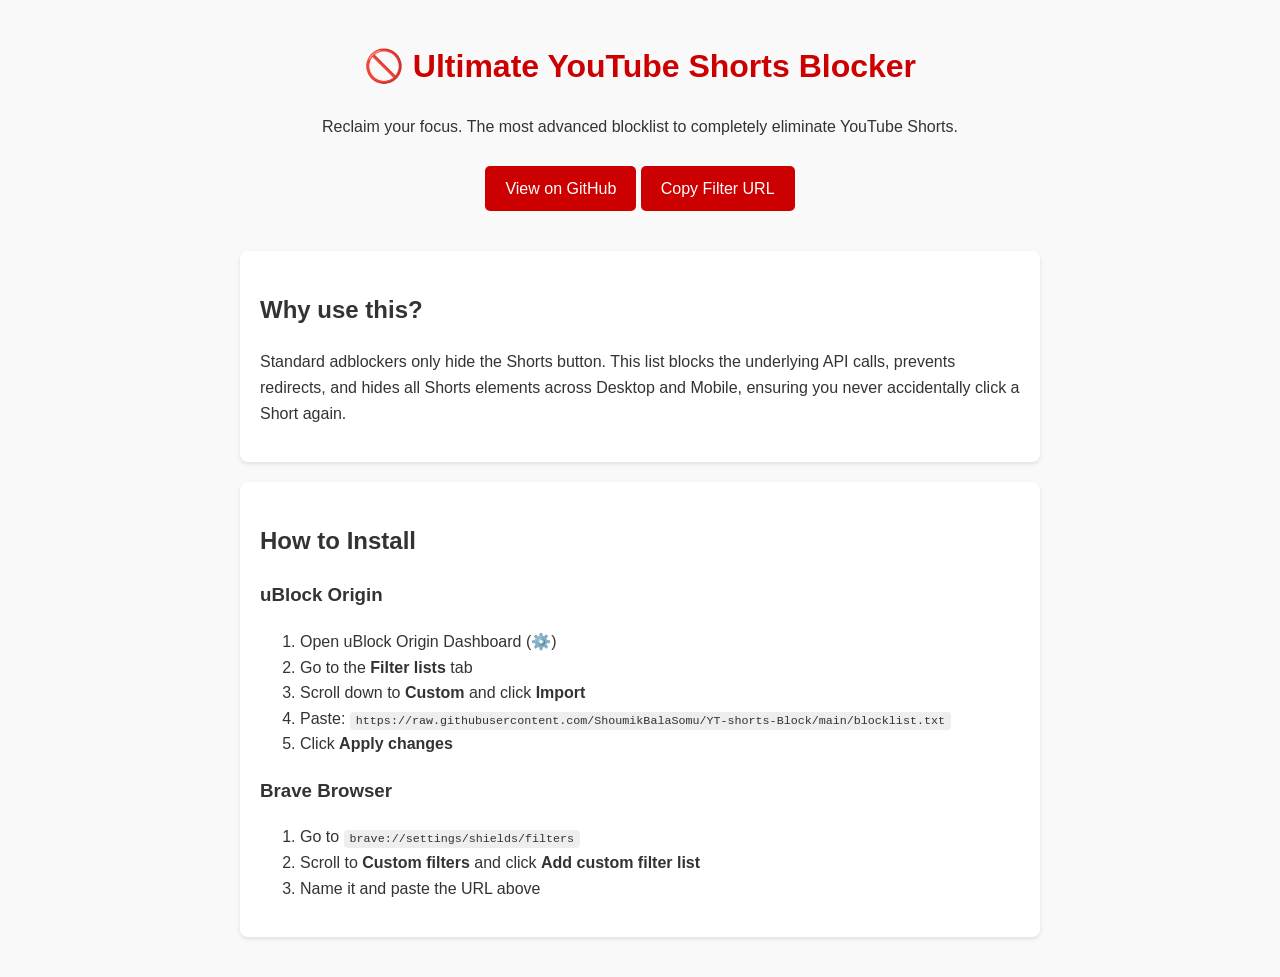
==== index.html @ 131d1db8 "Initial commit: Advanced YT Shorts Blocker + Pages + License" ====
<!DOCTYPE html>
<html lang="en">
<head>
    <meta charset="UTF-8">
    <meta name="viewport" content="width=device-width, initial-scale=1.0">
    <title>Ultimate YouTube Shorts Blocker</title>
    <style>
        body { font-family: -apple-system, BlinkMacSystemFont, "Segoe UI", Roboto, sans-serif; line-height: 1.6; color: #333; max-width: 800px; margin: 0 auto; padding: 20px; background-color: #f9f9f9; }
        header { text-align: center; margin-bottom: 40px; }
        h1 { color: #cc0000; }
        .card { background: white; padding: 20px; border-radius: 8px; box-shadow: 0 2px 4px rgba(0,0,0,0.1); margin-bottom: 20px; }
        code { background-color: #eee; padding: 2px 6px; border-radius: 4px; word-break: break-all; font-size: 0.9em; }
        a { color: #cc0000; text-decoration: none; }
        a:hover { text-decoration: underline; }
        .btn { display: inline-block; background-color: #cc0000; color: white; padding: 10px 20px; border-radius: 5px; text-decoration: none; margin-top: 10px; }
        .btn:hover { background-color: #990000; text-decoration: none; }
    </style>
</head>
<body>
    <header>
        <h1>🚫 Ultimate YouTube Shorts Blocker</h1>
        <p>Reclaim your focus. The most advanced blocklist to completely eliminate YouTube Shorts.</p>
        <a href="https://github.com/ShoumikBalaSomu/YT-shorts-Block" class="btn">View on GitHub</a>
        <a href="https://raw.githubusercontent.com/ShoumikBalaSomu/YT-shorts-Block/main/blocklist.txt" class="btn">Copy Filter URL</a>
    </header>
    
    <div class="card">
        <h2>Why use this?</h2>
        <p>Standard adblockers only hide the Shorts button. This list blocks the underlying API calls, prevents redirects, and hides all Shorts elements across Desktop and Mobile, ensuring you never accidentally click a Short again.</p>
    </div>

    <div class="card">
        <h2>How to Install</h2>
        <h3>uBlock Origin</h3>
        <ol>
            <li>Open uBlock Origin Dashboard (⚙️)</li>
            <li>Go to the <strong>Filter lists</strong> tab</li>
            <li>Scroll down to <strong>Custom</strong> and click <strong>Import</strong></li>
            <li>Paste: <code>https://raw.githubusercontent.com/ShoumikBalaSomu/YT-shorts-Block/main/blocklist.txt</code></li>
            <li>Click <strong>Apply changes</strong></li>
        </ol>
        <h3>Brave Browser</h3>
        <ol>
            <li>Go to <code>brave://settings/shields/filters</code></li>
            <li>Scroll to <strong>Custom filters</strong> and click <strong>Add custom filter list</strong></li>
            <li>Name it and paste the URL above</li>
        </ol>
    </div>
</body>
</html>
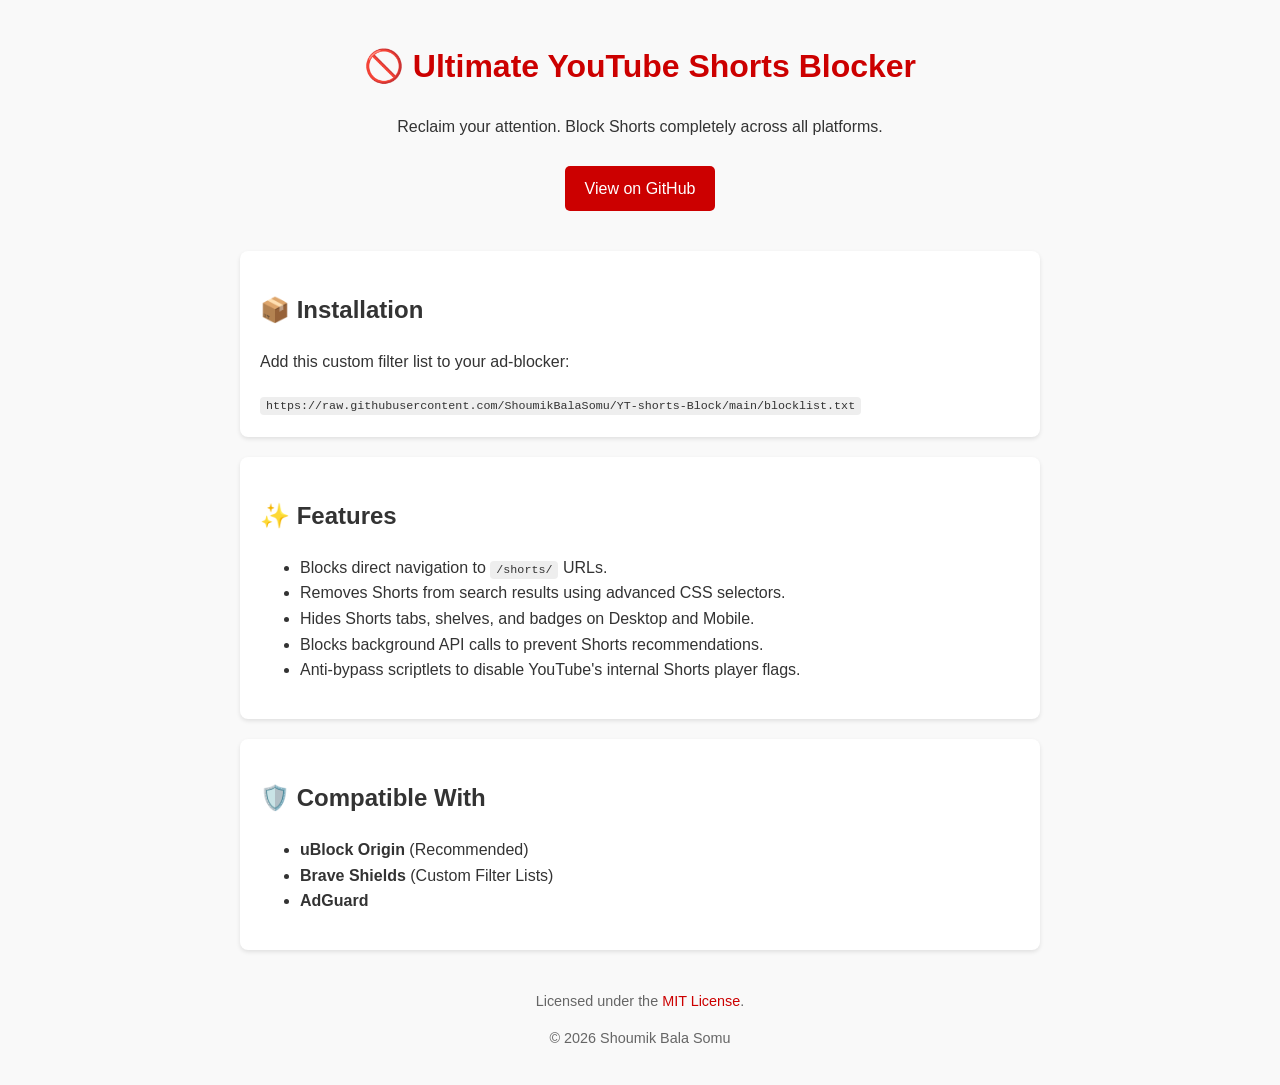
==== commit 2f4abcfa: "docs: Update GitHub Pages for v3.0" ====
--- a/index.html
+++ b/index.html
@@ -19,32 +19,39 @@
 <body>
     <header>
         <h1>🚫 Ultimate YouTube Shorts Blocker</h1>
-        <p>Reclaim your focus. The most advanced blocklist to completely eliminate YouTube Shorts.</p>
+        <p>Reclaim your attention. Block Shorts completely across all platforms.</p>
         <a href="https://github.com/ShoumikBalaSomu/YT-shorts-Block" class="btn">View on GitHub</a>
-        <a href="https://raw.githubusercontent.com/ShoumikBalaSomu/YT-shorts-Block/main/blocklist.txt" class="btn">Copy Filter URL</a>
     </header>
-    
+
     <div class="card">
-        <h2>Why use this?</h2>
-        <p>Standard adblockers only hide the Shorts button. This list blocks the underlying API calls, prevents redirects, and hides all Shorts elements across Desktop and Mobile, ensuring you never accidentally click a Short again.</p>
+        <h2>📦 Installation</h2>
+        <p>Add this custom filter list to your ad-blocker:</p>
+        <code>https://raw.githubusercontent.com/ShoumikBalaSomu/YT-shorts-Block/main/blocklist.txt</code>
     </div>
 
     <div class="card">
-        <h2>How to Install</h2>
-        <h3>uBlock Origin</h3>
-        <ol>
-            <li>Open uBlock Origin Dashboard (⚙️)</li>
-            <li>Go to the <strong>Filter lists</strong> tab</li>
-            <li>Scroll down to <strong>Custom</strong> and click <strong>Import</strong></li>
-            <li>Paste: <code>https://raw.githubusercontent.com/ShoumikBalaSomu/YT-shorts-Block/main/blocklist.txt</code></li>
-            <li>Click <strong>Apply changes</strong></li>
-        </ol>
-        <h3>Brave Browser</h3>
-        <ol>
-            <li>Go to <code>brave://settings/shields/filters</code></li>
-            <li>Scroll to <strong>Custom filters</strong> and click <strong>Add custom filter list</strong></li>
-            <li>Name it and paste the URL above</li>
-        </ol>
+        <h2>✨ Features</h2>
+        <ul>
+            <li>Blocks direct navigation to <code>/shorts/</code> URLs.</li>
+            <li>Removes Shorts from search results using advanced CSS selectors.</li>
+            <li>Hides Shorts tabs, shelves, and badges on Desktop and Mobile.</li>
+            <li>Blocks background API calls to prevent Shorts recommendations.</li>
+            <li>Anti-bypass scriptlets to disable YouTube's internal Shorts player flags.</li>
+        </ul>
     </div>
+
+    <div class="card">
+        <h2>🛡️ Compatible With</h2>
+        <ul>
+            <li><strong>uBlock Origin</strong> (Recommended)</li>
+            <li><strong>Brave Shields</strong> (Custom Filter Lists)</li>
+            <li><strong>AdGuard</strong></li>
+        </ul>
+    </div>
+
+    <footer style="text-align: center; margin-top: 40px; color: #666; font-size: 0.9em;">
+        <p>Licensed under the <a href="https://github.com/ShoumikBalaSomu/YT-shorts-Block/blob/main/LICENSE">MIT License</a>.</p>
+        <p>&copy; 2026 Shoumik Bala Somu</p>
+    </footer>
 </body>
-</html>+</html>
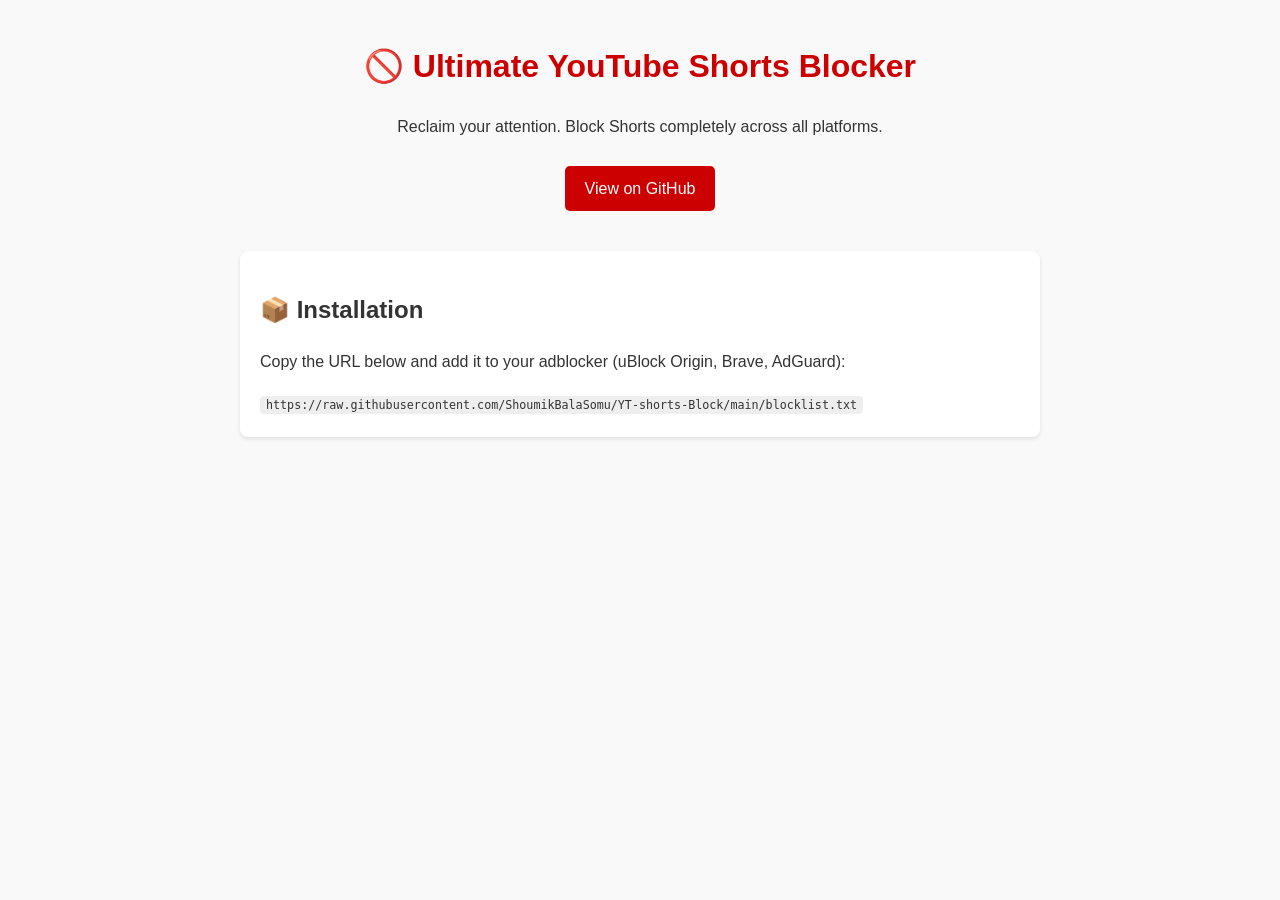
==== commit c99a9b6b: "Update index.html with v5.0 advanced fixes" ====
--- a/index.html
+++ b/index.html
@@ -22,36 +22,10 @@
         <p>Reclaim your attention. Block Shorts completely across all platforms.</p>
         <a href="https://github.com/ShoumikBalaSomu/YT-shorts-Block" class="btn">View on GitHub</a>
     </header>
-
     <div class="card">
         <h2>📦 Installation</h2>
-        <p>Add this custom filter list to your ad-blocker:</p>
+        <p>Copy the URL below and add it to your adblocker (uBlock Origin, Brave, AdGuard):</p>
         <code>https://raw.githubusercontent.com/ShoumikBalaSomu/YT-shorts-Block/main/blocklist.txt</code>
     </div>
-
-    <div class="card">
-        <h2>✨ Features</h2>
-        <ul>
-            <li>Blocks direct navigation to <code>/shorts/</code> URLs.</li>
-            <li>Removes Shorts from search results using advanced CSS selectors.</li>
-            <li>Hides Shorts tabs, shelves, and badges on Desktop and Mobile.</li>
-            <li>Blocks background API calls to prevent Shorts recommendations.</li>
-            <li>Anti-bypass scriptlets to disable YouTube's internal Shorts player flags.</li>
-        </ul>
-    </div>
-
-    <div class="card">
-        <h2>🛡️ Compatible With</h2>
-        <ul>
-            <li><strong>uBlock Origin</strong> (Recommended)</li>
-            <li><strong>Brave Shields</strong> (Custom Filter Lists)</li>
-            <li><strong>AdGuard</strong></li>
-        </ul>
-    </div>
-
-    <footer style="text-align: center; margin-top: 40px; color: #666; font-size: 0.9em;">
-        <p>Licensed under the <a href="https://github.com/ShoumikBalaSomu/YT-shorts-Block/blob/main/LICENSE">MIT License</a>.</p>
-        <p>&copy; 2026 Shoumik Bala Somu</p>
-    </footer>
 </body>
-</html>
+</html>
